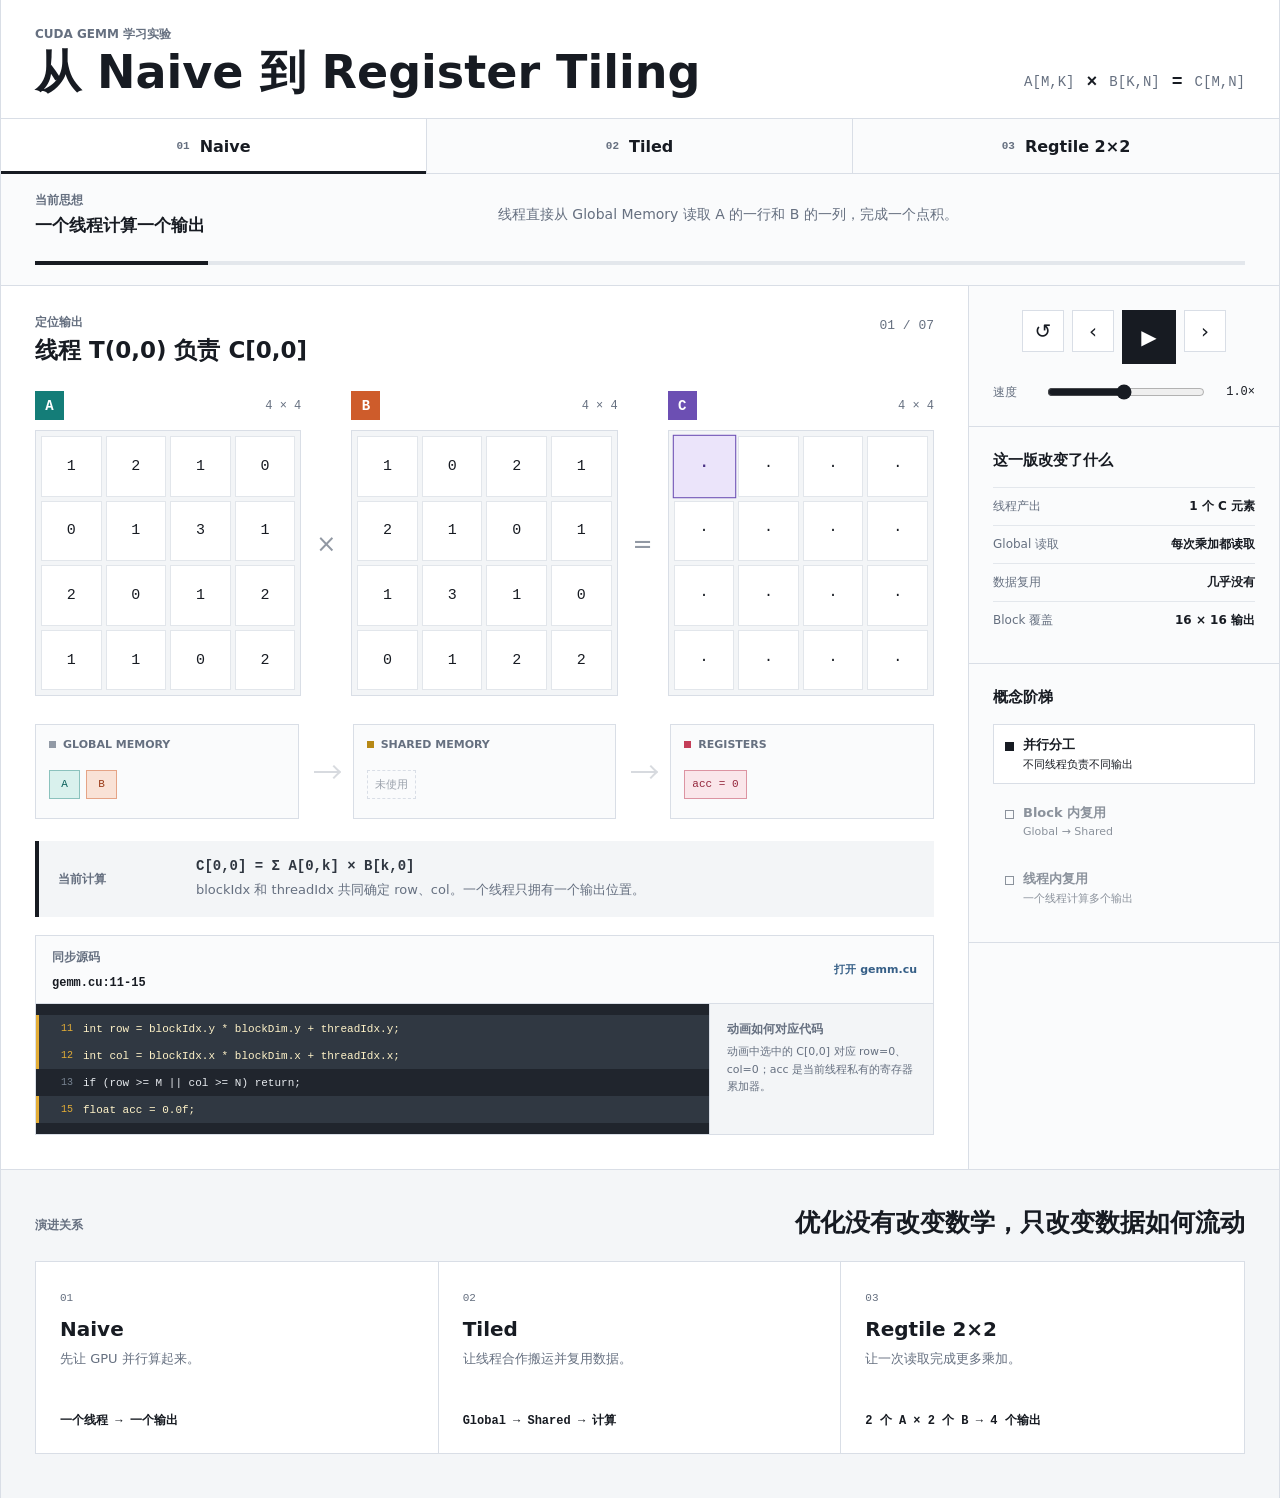
==== ai_operator_4090_path/docs/gemm_animation/index.html @ 4a0fe3e8 "add gemm function" ====
<!doctype html>
<html lang="zh-CN">
<head>
  <meta charset="utf-8">
  <meta name="viewport" content="width=device-width, initial-scale=1">
  <title>GEMM 动画：Naive 到 Register Tiling</title>
  <link rel="stylesheet" href="./styles.css">
</head>
<body>
  <main class="app-shell">
    <header class="topbar">
      <div>
        <p class="eyebrow">CUDA GEMM 学习实验</p>
        <h1>从 Naive 到 Register Tiling</h1>
      </div>
      <div class="formula" aria-label="矩阵乘法公式">
        <span>A[M,K]</span>
        <strong>×</strong>
        <span>B[K,N]</span>
        <strong>=</strong>
        <span>C[M,N]</span>
      </div>
    </header>

    <nav class="mode-tabs" aria-label="GEMM 实现选择">
      <button class="mode-tab is-active" data-mode="naive" type="button">
        <span class="mode-index">01</span>
        <span>Naive</span>
      </button>
      <button class="mode-tab" data-mode="tiled" type="button">
        <span class="mode-index">02</span>
        <span>Tiled</span>
      </button>
      <button class="mode-tab" data-mode="regtile" type="button">
        <span class="mode-index">03</span>
        <span>Regtile 2×2</span>
      </button>
    </nav>

    <section class="lesson-strip">
      <div>
        <span class="lesson-label">当前思想</span>
        <strong id="mode-title">一个线程计算一个输出</strong>
      </div>
      <p id="mode-summary">线程直接从 Global Memory 读取 A 的一行和 B 的一列，完成一个点积。</p>
      <div class="progress-track" aria-label="动画进度">
        <span id="progress-bar"></span>
      </div>
    </section>

    <section class="workspace">
      <div class="visual-stage">
        <div class="stage-heading">
          <div>
            <span class="stage-kicker" id="phase-label">定位输出</span>
            <h2 id="phase-title">线程 T(0,0) 负责 C[0,0]</h2>
          </div>
          <span class="step-count" id="step-count">01 / 07</span>
        </div>

        <div class="matrix-scene" id="matrix-scene">
          <article class="matrix-panel" data-matrix="A">
            <div class="matrix-title">
              <span class="matrix-name matrix-a">A</span>
              <span>4 × 4</span>
            </div>
            <div class="matrix-grid" id="matrix-a" aria-label="矩阵 A"></div>
          </article>

          <div class="operator-sign" aria-hidden="true">×</div>

          <article class="matrix-panel" data-matrix="B">
            <div class="matrix-title">
              <span class="matrix-name matrix-b">B</span>
              <span>4 × 4</span>
            </div>
            <div class="matrix-grid" id="matrix-b" aria-label="矩阵 B"></div>
          </article>

          <div class="operator-sign" aria-hidden="true">=</div>

          <article class="matrix-panel" data-matrix="C">
            <div class="matrix-title">
              <span class="matrix-name matrix-c">C</span>
              <span>4 × 4</span>
            </div>
            <div class="matrix-grid" id="matrix-c" aria-label="矩阵 C"></div>
          </article>
        </div>

        <div class="memory-path">
          <section class="memory-zone global-zone">
            <div class="zone-title">
              <span class="zone-dot"></span>
              Global Memory
            </div>
            <div class="memory-content" id="global-content">
              <span>A</span>
              <span>B</span>
            </div>
          </section>

          <div class="path-arrow" id="global-arrow" aria-hidden="true">
            <span></span>
          </div>

          <section class="memory-zone shared-zone">
            <div class="zone-title">
              <span class="zone-dot"></span>
              Shared Memory
            </div>
            <div class="memory-content" id="shared-content">
              <span class="empty-state">未使用</span>
            </div>
          </section>

          <div class="path-arrow" id="shared-arrow" aria-hidden="true">
            <span></span>
          </div>

          <section class="memory-zone register-zone">
            <div class="zone-title">
              <span class="zone-dot"></span>
              Registers
            </div>
            <div class="memory-content register-content" id="register-content">
              <span class="register-chip">acc = 0</span>
            </div>
          </section>
        </div>

        <div class="calculation-panel">
          <span class="calculation-label">当前计算</span>
          <code id="calculation">C[0,0] = Σ A[0,k] × B[k,0]</code>
          <p id="phase-detail">每个线程通过 blockIdx、threadIdx 找到唯一的输出位置。</p>
        </div>

        <article class="source-panel">
          <header>
            <div>
              <span class="stage-kicker">同步源码</span>
              <strong id="source-location">gemm.cu:11-17</strong>
            </div>
            <a id="source-link" href="../../src/aiop4090/csrc/gemm.cu">打开 gemm.cu</a>
          </header>
          <div class="source-body">
            <pre id="source-code" aria-label="当前步骤对应的 gemm.cu 源码"></pre>
            <div class="source-explanation">
              <span class="stage-kicker">动画如何对应代码</span>
              <p id="source-explanation">线程先根据 blockIdx 和 threadIdx 确定输出位置，再初始化累加器。</p>
            </div>
          </div>
        </article>
      </div>

      <aside class="inspector">
        <section class="control-panel">
          <div class="control-row">
            <button class="icon-button" id="reset-button" type="button" title="重置动画" aria-label="重置动画">↺</button>
            <button class="icon-button" id="prev-button" type="button" title="上一步" aria-label="上一步">‹</button>
            <button class="play-button" id="play-button" type="button" title="播放" aria-label="播放">
              <span id="play-icon">▶</span>
            </button>
            <button class="icon-button" id="next-button" type="button" title="下一步" aria-label="下一步">›</button>
          </div>
          <label class="speed-control">
            <span>速度</span>
            <input id="speed-input" type="range" min="350" max="1800" value="1050" step="50">
            <output id="speed-output">1.0×</output>
          </label>
        </section>

        <section class="stats-panel">
          <h2>这一版改变了什么</h2>
          <dl>
            <div>
              <dt>线程产出</dt>
              <dd id="stat-output">1 个 C 元素</dd>
            </div>
            <div>
              <dt>Global 读取</dt>
              <dd id="stat-loads">每次乘加都读取</dd>
            </div>
            <div>
              <dt>数据复用</dt>
              <dd id="stat-reuse">几乎没有</dd>
            </div>
            <div>
              <dt>Block 覆盖</dt>
              <dd id="stat-block">16 × 16 输出</dd>
            </div>
          </dl>
        </section>

        <section class="concept-panel">
          <h2>概念阶梯</h2>
          <ol>
            <li class="is-current" data-concept="parallel">
              <span>并行分工</span>
              <small>不同线程负责不同输出</small>
            </li>
            <li data-concept="shared">
              <span>Block 内复用</span>
              <small>Global → Shared</small>
            </li>
            <li data-concept="register">
              <span>线程内复用</span>
              <small>一个线程计算多个输出</small>
            </li>
          </ol>
        </section>
      </aside>
    </section>

    <section class="comparison-band">
      <header>
        <span class="stage-kicker">演进关系</span>
        <h2>优化没有改变数学，只改变数据如何流动</h2>
      </header>
      <div class="comparison-grid">
        <article data-jump-mode="naive">
          <span class="comparison-number">01</span>
          <h3>Naive</h3>
          <p>先让 GPU 并行算起来。</p>
          <strong>一个线程 → 一个输出</strong>
        </article>
        <article data-jump-mode="tiled">
          <span class="comparison-number">02</span>
          <h3>Tiled</h3>
          <p>让线程合作搬运并复用数据。</p>
          <strong>Global → Shared → 计算</strong>
        </article>
        <article data-jump-mode="regtile">
          <span class="comparison-number">03</span>
          <h3>Regtile 2×2</h3>
          <p>让一次读取完成更多乘加。</p>
          <strong>2 个 A × 2 个 B → 4 个输出</strong>
        </article>
      </div>
    </section>
  </main>

  <script src="./app.js"></script>
</body>
</html>
---- ai_operator_4090_path/docs/gemm_animation/styles.css ----
:root {
  color-scheme: light;
  --ink: #171b22;
  --muted: #667080;
  --line: #d9dee6;
  --surface: #ffffff;
  --surface-soft: #f3f5f7;
  --a: #147d78;
  --a-soft: #d9f1ed;
  --b: #ce5c2b;
  --b-soft: #f9e2d6;
  --c: #6c4fb3;
  --c-soft: #ebe4fa;
  --shared: #b78916;
  --register: #c43e58;
  --shadow: 0 14px 40px rgba(28, 35, 48, 0.08);
  font-family: Inter, ui-sans-serif, system-ui, -apple-system, BlinkMacSystemFont, "Segoe UI", sans-serif;
}

* {
  box-sizing: border-box;
}

body {
  margin: 0;
  background: #eef1f4;
  color: var(--ink);
}

button,
input {
  font: inherit;
}

button {
  color: inherit;
}

.app-shell {
  width: min(1480px, 100%);
  min-height: 100vh;
  margin: 0 auto;
  background: var(--surface);
  border-inline: 1px solid var(--line);
}

.topbar {
  display: flex;
  align-items: flex-end;
  justify-content: space-between;
  gap: 32px;
  padding: 26px 34px 22px;
  border-bottom: 1px solid var(--line);
}

.eyebrow,
.stage-kicker,
.lesson-label,
.calculation-label {
  display: block;
  margin: 0 0 5px;
  color: var(--muted);
  font-size: 12px;
  font-weight: 700;
  letter-spacing: 0;
  text-transform: uppercase;
}

h1,
h2,
h3,
p {
  margin-top: 0;
}

h1 {
  margin-bottom: 0;
  font-size: clamp(28px, 4vw, 46px);
  line-height: 1.05;
  letter-spacing: 0;
}

.formula {
  display: flex;
  align-items: center;
  gap: 12px;
  padding-bottom: 4px;
  color: var(--muted);
  font-family: "SFMono-Regular", Consolas, monospace;
  font-size: 14px;
  white-space: nowrap;
}

.formula strong {
  color: var(--ink);
  font-size: 18px;
}

.mode-tabs {
  display: grid;
  grid-template-columns: repeat(3, 1fr);
  border-bottom: 1px solid var(--line);
}

.mode-tab {
  position: relative;
  display: flex;
  align-items: center;
  justify-content: center;
  gap: 10px;
  min-height: 54px;
  border: 0;
  border-right: 1px solid var(--line);
  background: #fafbfc;
  cursor: pointer;
  font-weight: 750;
}

.mode-tab:last-child {
  border-right: 0;
}

.mode-tab::after {
  position: absolute;
  right: 0;
  bottom: -1px;
  left: 0;
  height: 3px;
  background: var(--ink);
  content: "";
  opacity: 0;
  transform: scaleX(0.25);
  transition: opacity 180ms ease, transform 180ms ease;
}

.mode-tab:hover {
  background: var(--surface);
}

.mode-tab.is-active {
  background: var(--surface);
}

.mode-tab.is-active::after {
  opacity: 1;
  transform: scaleX(1);
}

.mode-index {
  color: var(--muted);
  font-family: "SFMono-Regular", Consolas, monospace;
  font-size: 11px;
}

.lesson-strip {
  display: grid;
  grid-template-columns: minmax(210px, 0.8fr) minmax(300px, 1.4fr);
  gap: 24px 36px;
  align-items: center;
  padding: 18px 34px 20px;
  border-bottom: 1px solid var(--line);
  background: #fafbfc;
}

.lesson-strip strong {
  font-size: 17px;
}

.lesson-strip p {
  margin-bottom: 0;
  color: var(--muted);
  font-size: 14px;
  line-height: 1.55;
}

.progress-track {
  grid-column: 1 / -1;
  height: 4px;
  overflow: hidden;
  background: #e3e7ec;
}

.progress-track span {
  display: block;
  width: 14%;
  height: 100%;
  background: var(--ink);
  transition: width 260ms ease;
}

.workspace {
  display: grid;
  grid-template-columns: minmax(0, 1fr) 310px;
  min-height: 680px;
}

.visual-stage {
  min-width: 0;
  padding: 28px 34px 34px;
  border-right: 1px solid var(--line);
}

.stage-heading {
  display: flex;
  align-items: flex-start;
  justify-content: space-between;
  gap: 24px;
  margin-bottom: 26px;
}

.stage-heading h2 {
  margin-bottom: 0;
  font-size: 23px;
  line-height: 1.25;
}

.step-count {
  flex: 0 0 auto;
  padding-top: 4px;
  color: var(--muted);
  font-family: "SFMono-Regular", Consolas, monospace;
  font-size: 13px;
}

.matrix-scene {
  display: grid;
  grid-template-columns: minmax(150px, 1fr) 26px minmax(150px, 1fr) 26px minmax(150px, 1fr);
  gap: 12px;
  align-items: center;
}

.matrix-panel {
  min-width: 0;
}

.matrix-title {
  display: flex;
  align-items: center;
  justify-content: space-between;
  margin-bottom: 10px;
  color: var(--muted);
  font-family: "SFMono-Regular", Consolas, monospace;
  font-size: 12px;
}

.matrix-name {
  display: grid;
  width: 29px;
  height: 29px;
  place-items: center;
  color: #fff;
  font-family: inherit;
  font-size: 14px;
  font-weight: 800;
}

.matrix-a {
  background: var(--a);
}

.matrix-b {
  background: var(--b);
}

.matrix-c {
  background: var(--c);
}

.matrix-grid {
  display: grid;
  grid-template-columns: repeat(4, minmax(31px, 1fr));
  gap: 4px;
  padding: 5px;
  border: 1px solid var(--line);
  background: var(--surface-soft);
}

.matrix-cell {
  position: relative;
  display: grid;
  aspect-ratio: 1;
  min-width: 0;
  place-items: center;
  overflow: hidden;
  border: 1px solid #e2e6eb;
  background: var(--surface);
  font-family: "SFMono-Regular", Consolas, monospace;
  font-size: clamp(11px, 1.25vw, 15px);
  font-variant-numeric: tabular-nums;
  transition: border-color 180ms ease, background 180ms ease, color 180ms ease, transform 180ms ease;
}

.matrix-cell::after {
  position: absolute;
  inset: 0;
  border: 2px solid transparent;
  content: "";
  pointer-events: none;
}

.matrix-cell.is-a-active {
  border-color: var(--a);
  background: var(--a-soft);
  color: #075d58;
  transform: translateY(-2px);
}

.matrix-cell.is-b-active {
  border-color: var(--b);
  background: var(--b-soft);
  color: #993a16;
  transform: translateY(-2px);
}

.matrix-cell.is-c-active {
  border-color: var(--c);
  background: var(--c-soft);
  color: #493084;
  font-weight: 800;
  transform: scale(1.04);
}

.matrix-cell.is-tile::after {
  border-color: currentColor;
  opacity: 0.38;
}

.matrix-cell.is-written {
  background: var(--c-soft);
  color: #493084;
}

.matrix-cell.is-muted {
  color: #a2a8b2;
}

.operator-sign {
  display: grid;
  place-items: center;
  color: #9198a3;
  font-size: 24px;
  font-weight: 300;
}

.memory-path {
  display: grid;
  grid-template-columns: 1fr 34px 1fr 34px 1fr;
  gap: 10px;
  align-items: stretch;
  margin-top: 28px;
}

.memory-zone {
  min-width: 0;
  padding: 13px;
  border: 1px solid var(--line);
  background: #fafbfc;
}

.zone-title {
  display: flex;
  align-items: center;
  gap: 7px;
  color: var(--muted);
  font-size: 11px;
  font-weight: 800;
  text-transform: uppercase;
}

.zone-dot {
  width: 7px;
  height: 7px;
  background: #929aa6;
}

.shared-zone .zone-dot {
  background: var(--shared);
}

.register-zone .zone-dot {
  background: var(--register);
}

.memory-content {
  display: flex;
  flex-wrap: wrap;
  align-content: center;
  gap: 6px;
  min-height: 54px;
  padding-top: 12px;
}

.memory-content > span {
  display: inline-grid;
  min-width: 31px;
  min-height: 29px;
  padding: 4px 7px;
  place-items: center;
  border: 1px solid var(--line);
  background: var(--surface);
  font-family: "SFMono-Regular", Consolas, monospace;
  font-size: 11px;
}

.memory-content .memory-a {
  border-color: #8bc2bd;
  background: var(--a-soft);
  color: #075d58;
}

.memory-content .memory-b {
  border-color: #e5a486;
  background: var(--b-soft);
  color: #993a16;
}

.memory-content .register-chip {
  border-color: #dc94a2;
  background: #fae6ea;
  color: #94273c;
}

.memory-content .empty-state {
  border-style: dashed;
  background: transparent;
  color: #9aa1ab;
}

.path-arrow {
  display: grid;
  place-items: center;
  opacity: 0.35;
}

.path-arrow span {
  position: relative;
  display: block;
  width: 24px;
  height: 2px;
  background: #9098a4;
}

.path-arrow span::after {
  position: absolute;
  top: -4px;
  right: -1px;
  width: 8px;
  height: 8px;
  border-top: 2px solid #9098a4;
  border-right: 2px solid #9098a4;
  content: "";
  transform: rotate(45deg);
}

.path-arrow.is-active {
  opacity: 1;
}

.path-arrow.is-active span {
  animation: arrowPulse 700ms ease-in-out infinite alternate;
  background: var(--shared);
}

.path-arrow.is-active span::after {
  border-color: var(--shared);
}

@keyframes arrowPulse {
  from {
    transform: translateX(-4px);
  }
  to {
    transform: translateX(4px);
  }
}

.calculation-panel {
  display: grid;
  grid-template-columns: 120px minmax(0, 1fr);
  gap: 7px 18px;
  align-items: center;
  margin-top: 22px;
  padding: 17px 19px;
  border-left: 4px solid var(--ink);
  background: var(--surface-soft);
}

.calculation-panel .calculation-label {
  grid-row: 1 / 3;
  margin-bottom: 0;
}

.calculation-panel code {
  overflow-wrap: anywhere;
  color: #2f3640;
  font-family: "SFMono-Regular", Consolas, monospace;
  font-size: 14px;
  font-weight: 700;
}

.calculation-panel p {
  margin-bottom: 0;
  color: var(--muted);
  font-size: 13px;
  line-height: 1.45;
}

.source-panel {
  margin-top: 18px;
  border: 1px solid var(--line);
  background: var(--surface);
}

.source-panel > header {
  display: flex;
  align-items: center;
  justify-content: space-between;
  gap: 18px;
  padding: 13px 16px;
  border-bottom: 1px solid var(--line);
  background: #fafbfc;
}

.source-panel > header strong {
  font-family: "SFMono-Regular", Consolas, monospace;
  font-size: 12px;
}

.source-panel > header a {
  color: #365f87;
  font-size: 11px;
  font-weight: 750;
  text-decoration: none;
}

.source-panel > header a:hover {
  text-decoration: underline;
}

.source-body {
  display: grid;
  grid-template-columns: minmax(0, 1.5fr) minmax(210px, 0.5fr);
  min-width: 0;
}

.source-body pre {
  min-width: 0;
  max-height: 270px;
  margin: 0;
  overflow: auto;
  padding: 11px 0;
  background: #20252d;
  color: #e7ebef;
}

.source-line {
  display: grid;
  grid-template-columns: 44px minmax(max-content, 1fr);
  min-height: 27px;
  align-items: center;
  padding-right: 14px;
  border-left: 3px solid transparent;
}

.source-line i {
  padding-right: 10px;
  color: #788492;
  font-family: "SFMono-Regular", Consolas, monospace;
  font-size: 10px;
  font-style: normal;
  text-align: right;
  user-select: none;
}

.source-line code {
  white-space: pre;
  font-family: "SFMono-Regular", Consolas, monospace;
  font-size: 11px;
}

.source-line.is-source-active {
  border-left-color: #e3ad36;
  background: #303842;
  color: #fff3c8;
}

.source-line.is-source-active i {
  color: #e3ad36;
}

.source-explanation {
  padding: 17px;
  border-left: 1px solid var(--line);
  background: var(--surface-soft);
}

.source-explanation p {
  margin-bottom: 0;
  color: var(--muted);
  font-size: 11px;
  line-height: 1.6;
}

.inspector {
  background: #fafbfc;
}

.control-panel,
.stats-panel,
.concept-panel {
  padding: 24px;
  border-bottom: 1px solid var(--line);
}

.control-row {
  display: grid;
  grid-template-columns: 42px 42px 54px 42px;
  gap: 8px;
  justify-content: center;
}

.icon-button,
.play-button {
  display: grid;
  aspect-ratio: 1;
  place-items: center;
  border: 1px solid var(--line);
  background: var(--surface);
  cursor: pointer;
  font-size: 20px;
  transition: border-color 160ms ease, background 160ms ease, transform 160ms ease;
}

.play-button {
  border-color: var(--ink);
  background: var(--ink);
  color: #fff;
}

.icon-button:hover,
.play-button:hover {
  transform: translateY(-1px);
}

.icon-button:focus-visible,
.play-button:focus-visible,
.mode-tab:focus-visible {
  outline: 3px solid rgba(20, 125, 120, 0.25);
  outline-offset: 2px;
}

.speed-control {
  display: grid;
  grid-template-columns: 42px 1fr 42px;
  gap: 10px;
  align-items: center;
  margin-top: 18px;
  color: var(--muted);
  font-size: 12px;
}

.speed-control input {
  width: 100%;
  accent-color: var(--ink);
}

.speed-control output {
  color: var(--ink);
  font-family: "SFMono-Regular", Consolas, monospace;
  text-align: right;
}

.stats-panel h2,
.concept-panel h2 {
  margin-bottom: 17px;
  font-size: 15px;
}

.stats-panel dl {
  display: grid;
  gap: 0;
  margin: 0;
}

.stats-panel dl > div {
  display: grid;
  grid-template-columns: 92px 1fr;
  gap: 10px;
  padding: 10px 0;
  border-top: 1px solid #e3e7ec;
}

.stats-panel dt {
  color: var(--muted);
  font-size: 12px;
}

.stats-panel dd {
  margin: 0;
  font-size: 12px;
  font-weight: 750;
  text-align: right;
}

.concept-panel ol {
  display: grid;
  gap: 8px;
  margin: 0;
  padding: 0;
  list-style: none;
}

.concept-panel li {
  position: relative;
  display: grid;
  gap: 3px;
  padding: 11px 11px 11px 29px;
  border: 1px solid transparent;
  color: #8b929c;
}

.concept-panel li::before {
  position: absolute;
  top: 17px;
  left: 11px;
  width: 7px;
  height: 7px;
  border: 1px solid currentColor;
  content: "";
}

.concept-panel li.is-complete {
  color: #3c7d63;
}

.concept-panel li.is-complete::before {
  background: #3c7d63;
}

.concept-panel li.is-current {
  border-color: var(--line);
  background: var(--surface);
  color: var(--ink);
}

.concept-panel li.is-current::before {
  background: var(--ink);
}

.concept-panel li span {
  font-size: 13px;
  font-weight: 800;
}

.concept-panel li small {
  font-size: 11px;
}

.comparison-band {
  padding: 36px 34px 44px;
  border-top: 1px solid var(--line);
  background: #f4f6f8;
}

.comparison-band header {
  display: flex;
  align-items: flex-end;
  justify-content: space-between;
  gap: 24px;
  margin-bottom: 22px;
}

.comparison-band h2 {
  max-width: 620px;
  margin-bottom: 0;
  font-size: 25px;
}

.comparison-grid {
  display: grid;
  grid-template-columns: repeat(3, 1fr);
  border: 1px solid var(--line);
  background: var(--surface);
}

.comparison-grid article {
  min-width: 0;
  padding: 24px;
  border-right: 1px solid var(--line);
  cursor: pointer;
  transition: background 160ms ease;
}

.comparison-grid article:last-child {
  border-right: 0;
}

.comparison-grid article:hover {
  background: #fafbfc;
}

.comparison-number {
  color: var(--muted);
  font-family: "SFMono-Regular", Consolas, monospace;
  font-size: 11px;
}

.comparison-grid h3 {
  margin: 12px 0 8px;
  font-size: 20px;
}

.comparison-grid p {
  min-height: 42px;
  margin-bottom: 18px;
  color: var(--muted);
  font-size: 13px;
  line-height: 1.5;
}

.comparison-grid strong {
  font-family: "SFMono-Regular", Consolas, monospace;
  font-size: 12px;
}

@media (max-width: 1060px) {
  .workspace {
    grid-template-columns: 1fr;
  }

  .visual-stage {
    border-right: 0;
  }

  .inspector {
    display: grid;
    grid-template-columns: repeat(3, 1fr);
    border-top: 1px solid var(--line);
  }

  .control-panel,
  .stats-panel,
  .concept-panel {
    border-right: 1px solid var(--line);
    border-bottom: 0;
  }

  .concept-panel {
    border-right: 0;
  }
}

@media (max-width: 760px) {
  .topbar {
    align-items: flex-start;
    padding: 22px 18px;
  }

  .mode-tab {
    gap: 5px;
    min-width: 0;
    padding: 0 4px;
    font-size: 13px;
  }

  .mode-index {
    font-size: 9px;
  }

  .formula {
    display: none;
  }

  .lesson-strip {
    grid-template-columns: 1fr;
    padding: 16px 18px 18px;
  }

  .progress-track {
    grid-column: auto;
  }

  .visual-stage {
    padding: 24px 18px 28px;
  }

  .matrix-scene {
    grid-template-columns: 1fr;
    gap: 17px;
  }

  .operator-sign {
    display: none;
  }

  .matrix-grid {
    grid-template-columns: repeat(4, minmax(44px, 1fr));
  }

  .memory-path {
    grid-template-columns: 1fr;
  }

  .path-arrow {
    height: 24px;
    transform: rotate(90deg);
  }

  .calculation-panel {
    grid-template-columns: 1fr;
  }

  .calculation-panel .calculation-label {
    grid-row: auto;
  }

  .source-body {
    grid-template-columns: 1fr;
  }

  .source-explanation {
    border-top: 1px solid var(--line);
    border-left: 0;
  }

  .inspector {
    grid-template-columns: 1fr;
  }

  .control-panel,
  .stats-panel,
  .concept-panel {
    border-right: 0;
    border-bottom: 1px solid var(--line);
  }

  .comparison-band {
    padding: 30px 18px 36px;
  }

  .comparison-grid {
    grid-template-columns: 1fr;
  }

  .comparison-grid article {
    border-right: 0;
    border-bottom: 1px solid var(--line);
  }

  .comparison-grid article:last-child {
    border-bottom: 0;
  }
}

@media (prefers-reduced-motion: reduce) {
  *,
  *::before,
  *::after {
    scroll-behavior: auto !important;
    animation-duration: 0.01ms !important;
    animation-iteration-count: 1 !important;
    transition-duration: 0.01ms !important;
  }
}
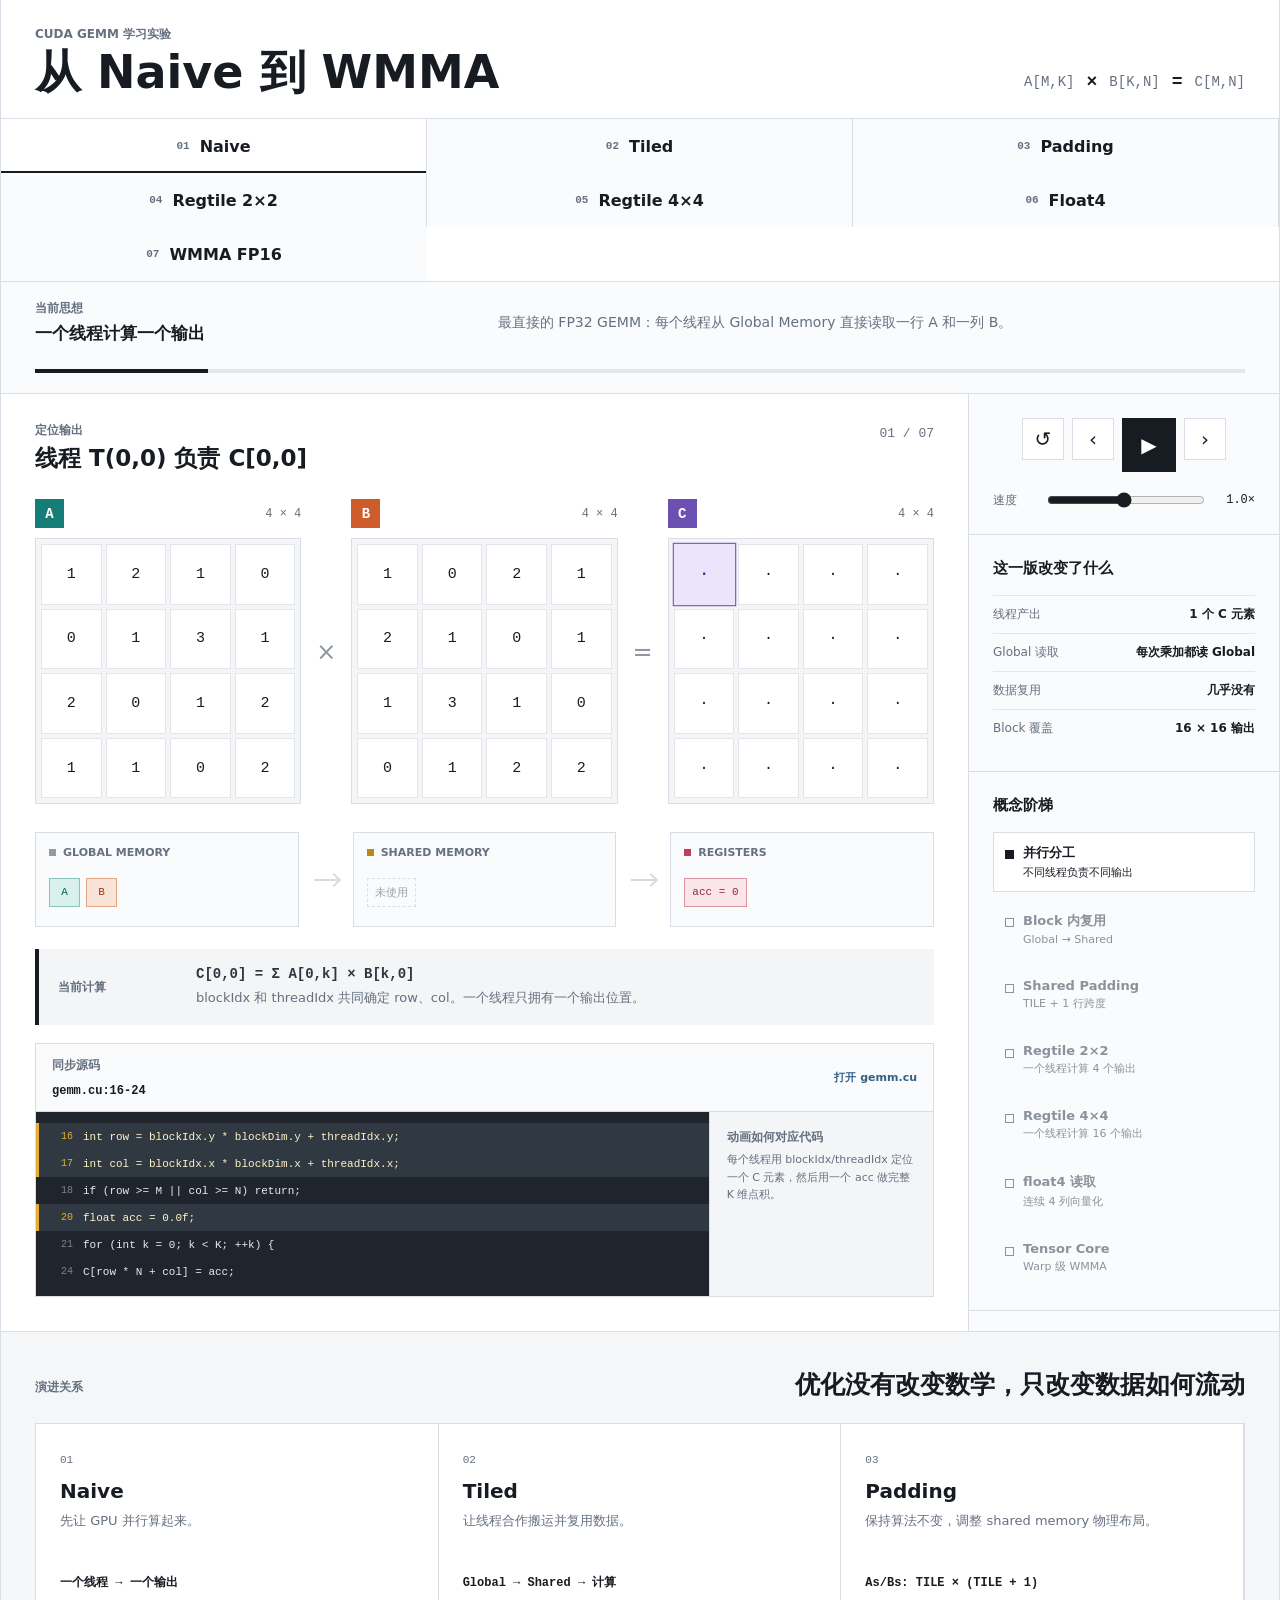
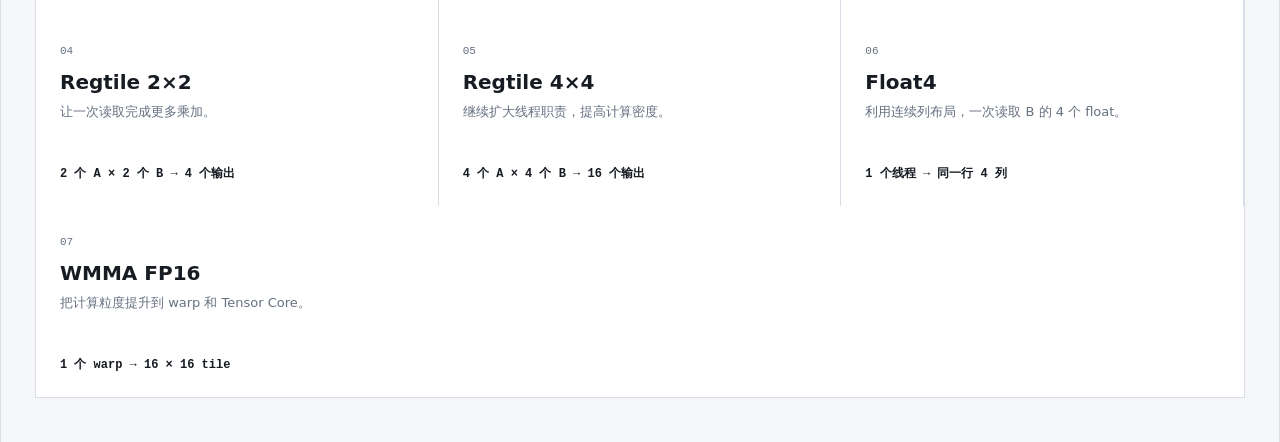
==== commit ccbe35d4: "add softmax norm function" ====
--- a/ai_operator_4090_path/docs/gemm_animation/index.html
+++ b/ai_operator_4090_path/docs/gemm_animation/index.html
@@ -3,7 +3,7 @@
 <head>
   <meta charset="utf-8">
   <meta name="viewport" content="width=device-width, initial-scale=1">
-  <title>GEMM 动画：Naive 到 Register Tiling</title>
+  <title>GEMM 动画：Naive 到 WMMA</title>
   <link rel="stylesheet" href="./styles.css">
 </head>
 <body>
@@ -11,7 +11,7 @@
     <header class="topbar">
       <div>
         <p class="eyebrow">CUDA GEMM 学习实验</p>
-        <h1>从 Naive 到 Register Tiling</h1>
+        <h1>从 Naive 到 WMMA</h1>
       </div>
       <div class="formula" aria-label="矩阵乘法公式">
         <span>A[M,K]</span>
@@ -31,9 +31,25 @@
         <span class="mode-index">02</span>
         <span>Tiled</span>
       </button>
-      <button class="mode-tab" data-mode="regtile" type="button">
+      <button class="mode-tab" data-mode="padded" type="button">
         <span class="mode-index">03</span>
+        <span>Padding</span>
+      </button>
+      <button class="mode-tab" data-mode="regtile2" type="button">
+        <span class="mode-index">04</span>
         <span>Regtile 2×2</span>
+      </button>
+      <button class="mode-tab" data-mode="regtile4" type="button">
+        <span class="mode-index">05</span>
+        <span>Regtile 4×4</span>
+      </button>
+      <button class="mode-tab" data-mode="float4" type="button">
+        <span class="mode-index">06</span>
+        <span>Float4</span>
+      </button>
+      <button class="mode-tab" data-mode="wmma" type="button">
+        <span class="mode-index">07</span>
+        <span>WMMA FP16</span>
       </button>
     </nav>
 
@@ -203,9 +219,25 @@
               <span>Block 内复用</span>
               <small>Global → Shared</small>
             </li>
-            <li data-concept="register">
-              <span>线程内复用</span>
-              <small>一个线程计算多个输出</small>
+            <li data-concept="padding">
+              <span>Shared Padding</span>
+              <small>TILE + 1 行跨度</small>
+            </li>
+            <li data-concept="regtile2">
+              <span>Regtile 2×2</span>
+              <small>一个线程计算 4 个输出</small>
+            </li>
+            <li data-concept="regtile4">
+              <span>Regtile 4×4</span>
+              <small>一个线程计算 16 个输出</small>
+            </li>
+            <li data-concept="float4">
+              <span>float4 读取</span>
+              <small>连续 4 列向量化</small>
+            </li>
+            <li data-concept="wmma">
+              <span>Tensor Core</span>
+              <small>Warp 级 WMMA</small>
             </li>
           </ol>
         </section>
@@ -230,12 +262,36 @@
           <p>让线程合作搬运并复用数据。</p>
           <strong>Global → Shared → 计算</strong>
         </article>
-        <article data-jump-mode="regtile">
+        <article data-jump-mode="padded">
           <span class="comparison-number">03</span>
+          <h3>Padding</h3>
+          <p>保持算法不变，调整 shared memory 物理布局。</p>
+          <strong>As/Bs: TILE × (TILE + 1)</strong>
+        </article>
+        <article data-jump-mode="regtile2">
+          <span class="comparison-number">04</span>
           <h3>Regtile 2×2</h3>
           <p>让一次读取完成更多乘加。</p>
           <strong>2 个 A × 2 个 B → 4 个输出</strong>
         </article>
+        <article data-jump-mode="regtile4">
+          <span class="comparison-number">05</span>
+          <h3>Regtile 4×4</h3>
+          <p>继续扩大线程职责，提高计算密度。</p>
+          <strong>4 个 A × 4 个 B → 16 个输出</strong>
+        </article>
+        <article data-jump-mode="float4">
+          <span class="comparison-number">06</span>
+          <h3>Float4</h3>
+          <p>利用连续列布局，一次读取 B 的 4 个 float。</p>
+          <strong>1 个线程 → 同一行 4 列</strong>
+        </article>
+        <article data-jump-mode="wmma">
+          <span class="comparison-number">07</span>
+          <h3>WMMA FP16</h3>
+          <p>把计算粒度提升到 warp 和 Tensor Core。</p>
+          <strong>1 个 warp → 16 × 16 tile</strong>
+        </article>
       </div>
     </section>
   </main>
